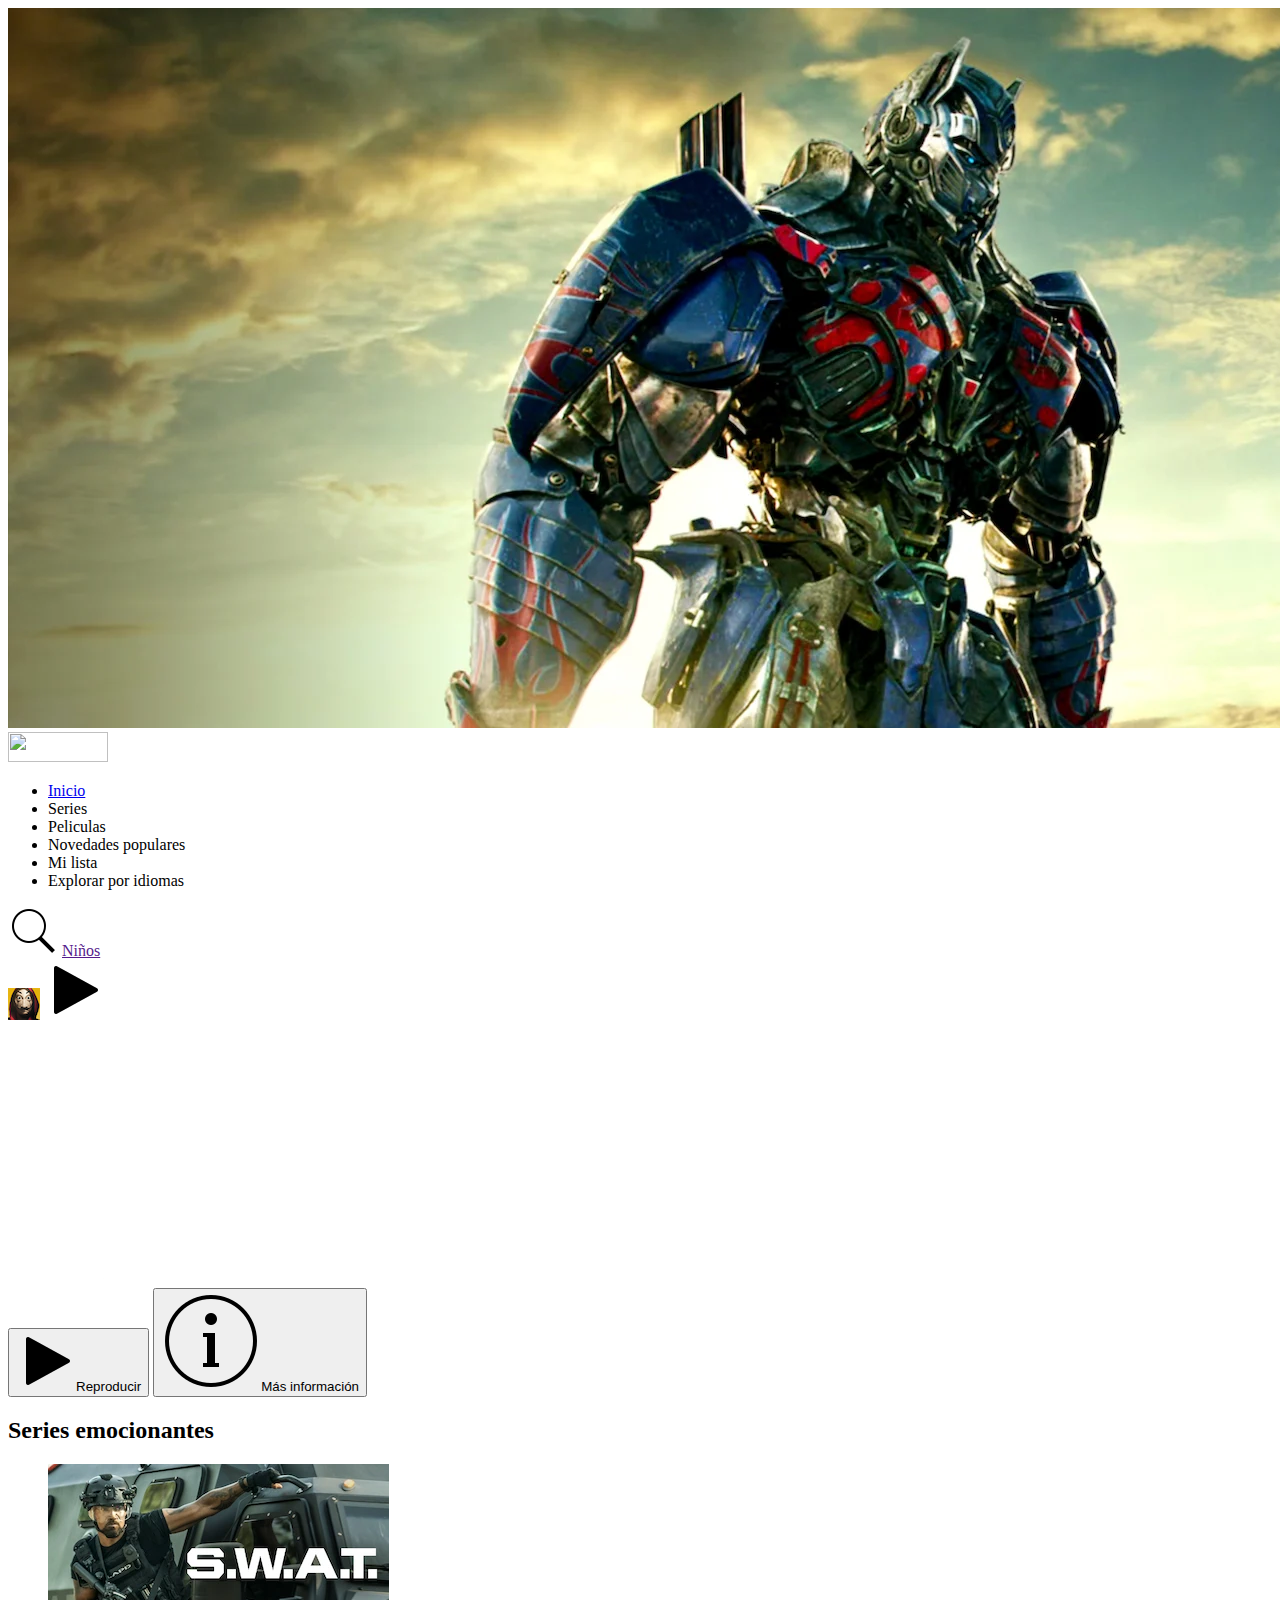
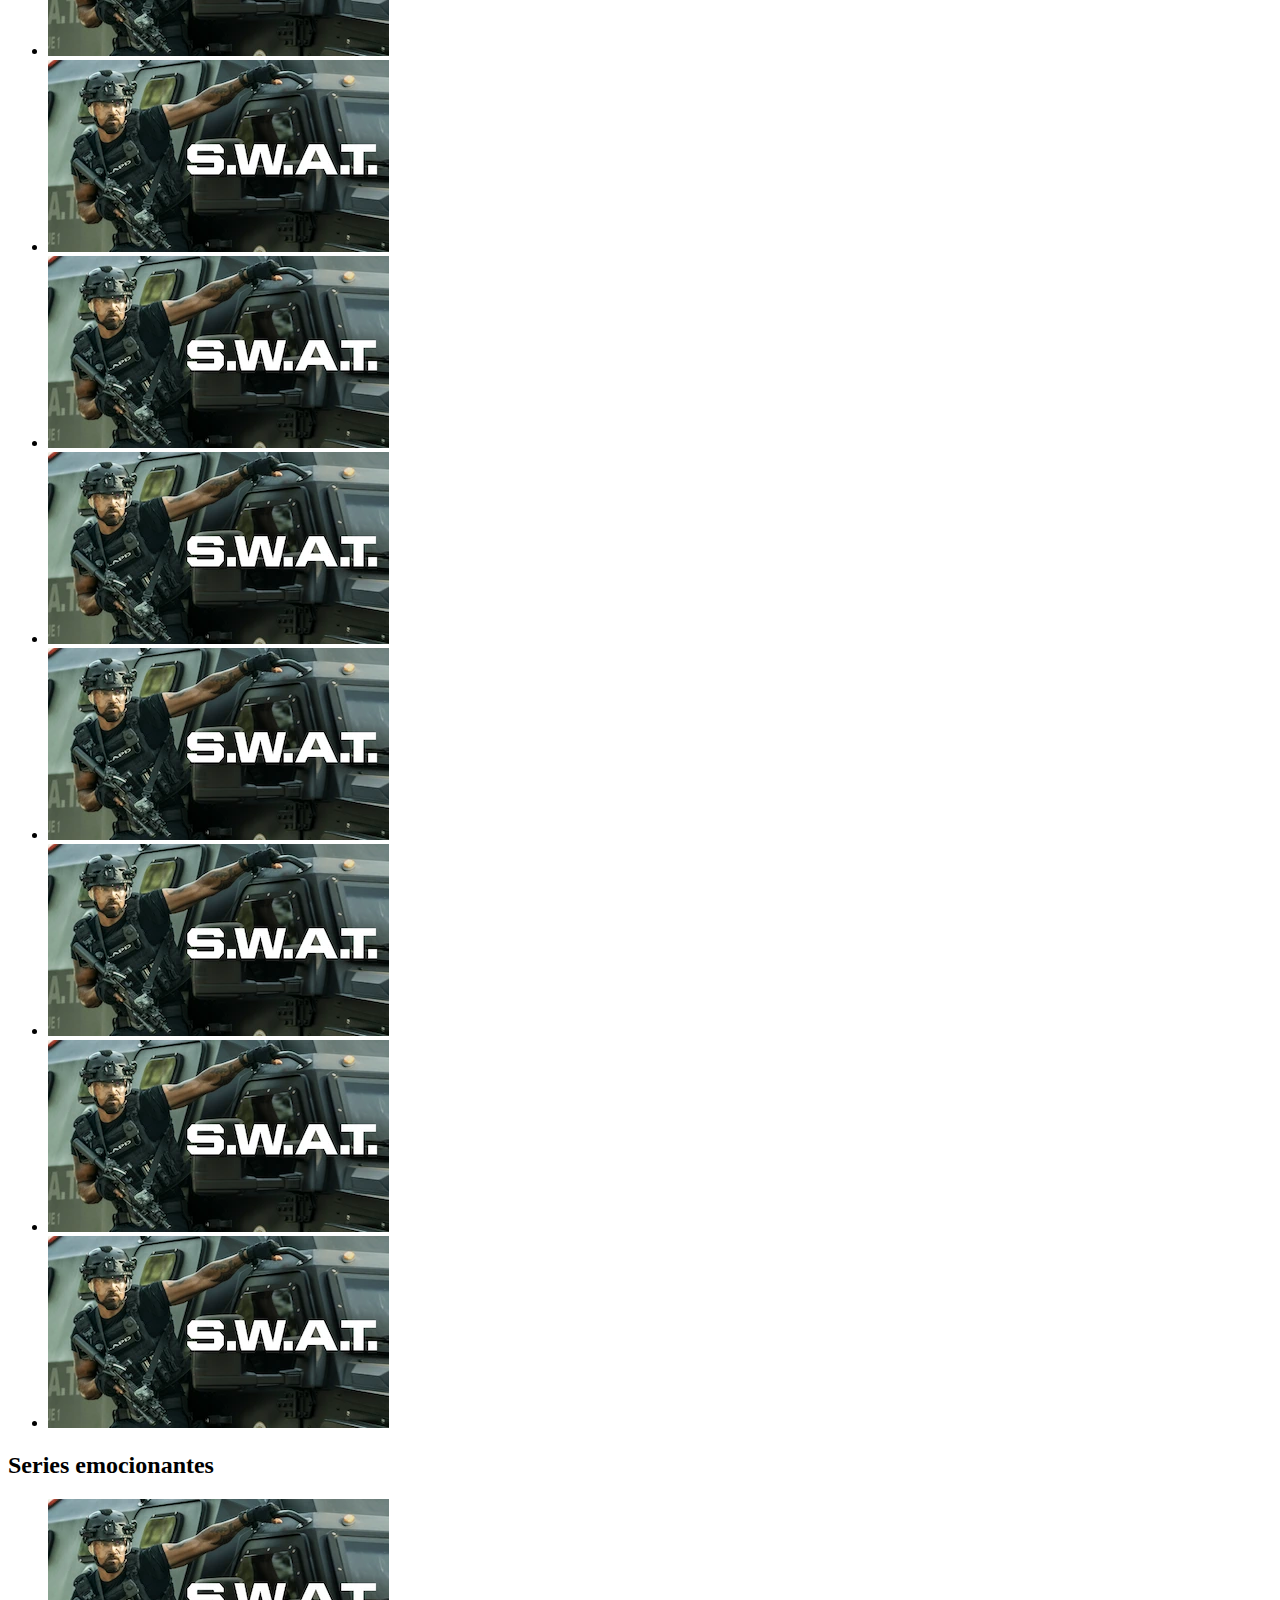
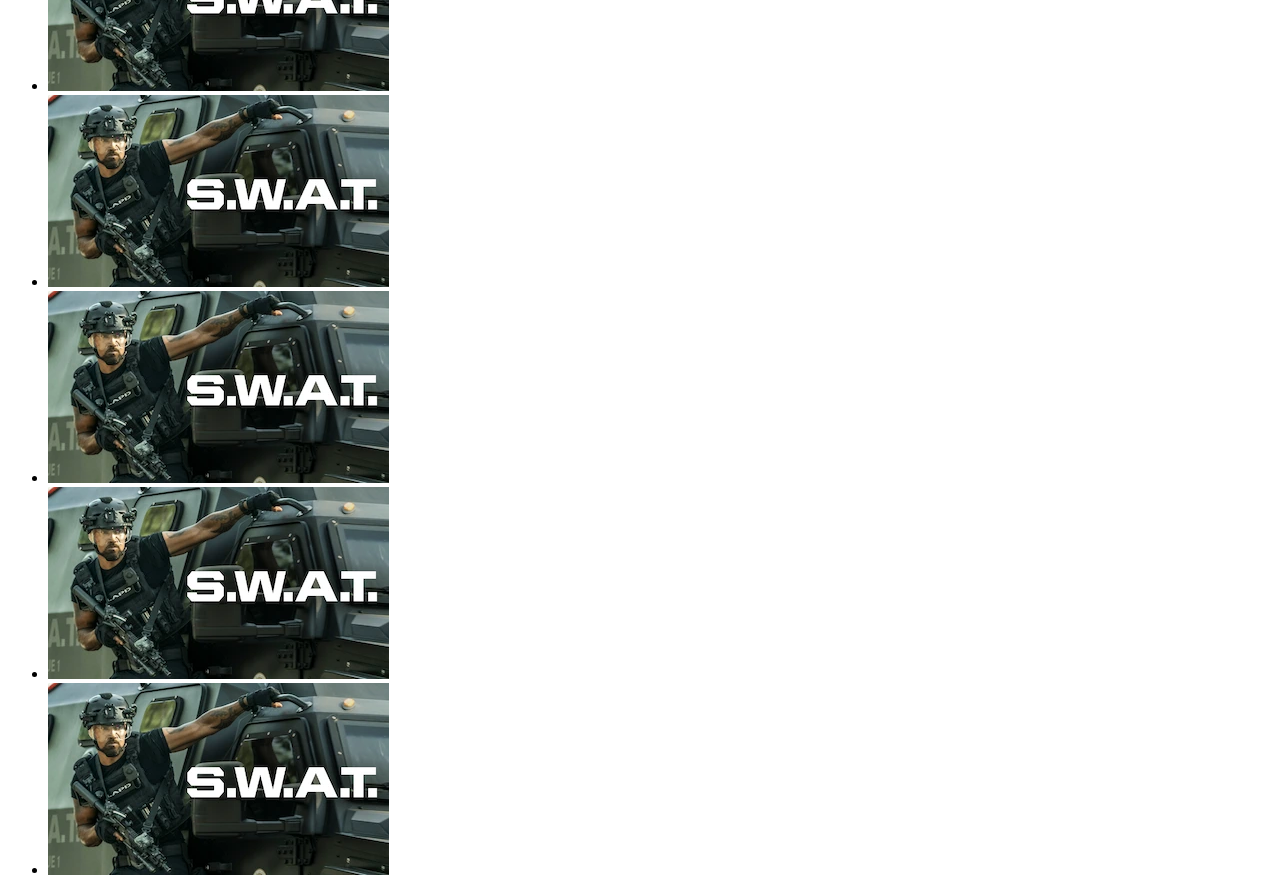
==== Dia5/home.html @ adcb0f98 "Dia5" ====
<!DOCTYPE html>
<html lang="en">
  <head>
    <meta charset="UTF-8" />
    <meta name="viewport" content="width=device-width, initial-scale=1.0" />
    <title>Home</title>
    <link rel="stylesheet" href="home.css" />
  </head>
  <body>
    <img id="background" src="./assets/background.webp" alt="" />
    <header id="nav-bar">
      <img src="./assets/Logonetflix.png" width="100px" height="30px" alt="" />
      <ul class="nav-items">
        <li class="nav-item"><a href="./index.html">Inicio</a></li>
        <li class="nav-item">Series</li>
        <li class="nav-item">Peliculas</li>
        <li class="nav-item">Novedades populares</li>
        <li class="nav-item">Mi lista</li>
        <li class="nav-item">Explorar por idiomas</li>
      </ul>
      <div class="profile-items">
        <img id="lupa" src="./assets/lupaIcon.png" alt="" />
        <a href="">Niños</a>
        <img id="campana" src="./assets/bellIcon.png" alt="" />
        <div class="choose-profile">
          <img id="perfil" src="./assets/perfil.png" alt="" />
          <img id="flecha" src="./assets/playIcon.png" alt="" />
        </div>
      </div>
    </header>
    <div class="movie-card">
      <img id="movie-name" src="./assets/movieName.webp" alt="" />
      <div class="buttons-container">
        <button class="card-button play-button">
          <img src="./assets/playIcon.png" alt="" />Reproducir
        </button>
        <button class="card-button info-button">
          <img src="./assets/infoIcon.png" alt="" />Más información
        </button>
      </div>
    </div>
    <div class="movies-container">
      <div class="list-movies">
        <h2 class="list-title">Series emocionantes</h2>
        <ul class="movie-list">
          <li class="movie-item">
            <img src="./assets/miniatura.webp" alt="" />
          </li>
          <li class="movie-item">
            <img src="./assets/miniatura.webp" alt="" />
          </li>
          <li class="movie-item">
            <img src="./assets/miniatura.webp" alt="" />
          </li>
          <li class="movie-item">
            <img src="./assets/miniatura.webp" alt="" />
          </li>
          <li class="movie-item">
            <img src="./assets/miniatura.webp" alt="" />
          </li>
          <li class="movie-item">
            <img src="./assets/miniatura.webp" alt="" />
          </li>
          <li class="movie-item">
            <img src="./assets/miniatura.webp" alt="" />
          </li>
          <li class="movie-item">
            <img src="./assets/miniatura.webp" alt="" />
          </li>
        </ul>
      </div>
      <div class="list-movies">
        <h2 class="list-title">Series emocionantes</h2>
        <ul class="movie-list">
          <li class="movie-item">
            <img src="./assets/miniatura.webp" alt="" />
          </li>
          <li class="movie-item">
            <img src="./assets/miniatura.webp" alt="" />
          </li>
          <li class="movie-item">
            <img src="./assets/miniatura.webp" alt="" />
          </li>
          <li class="movie-item">
            <img src="./assets/miniatura.webp" alt="" />
          </li>
          <li class="movie-item">
            <img src="./assets/miniatura.webp" alt="" />
          </li>
        </ul>
      </div>
    </div>
  </body>
</html>
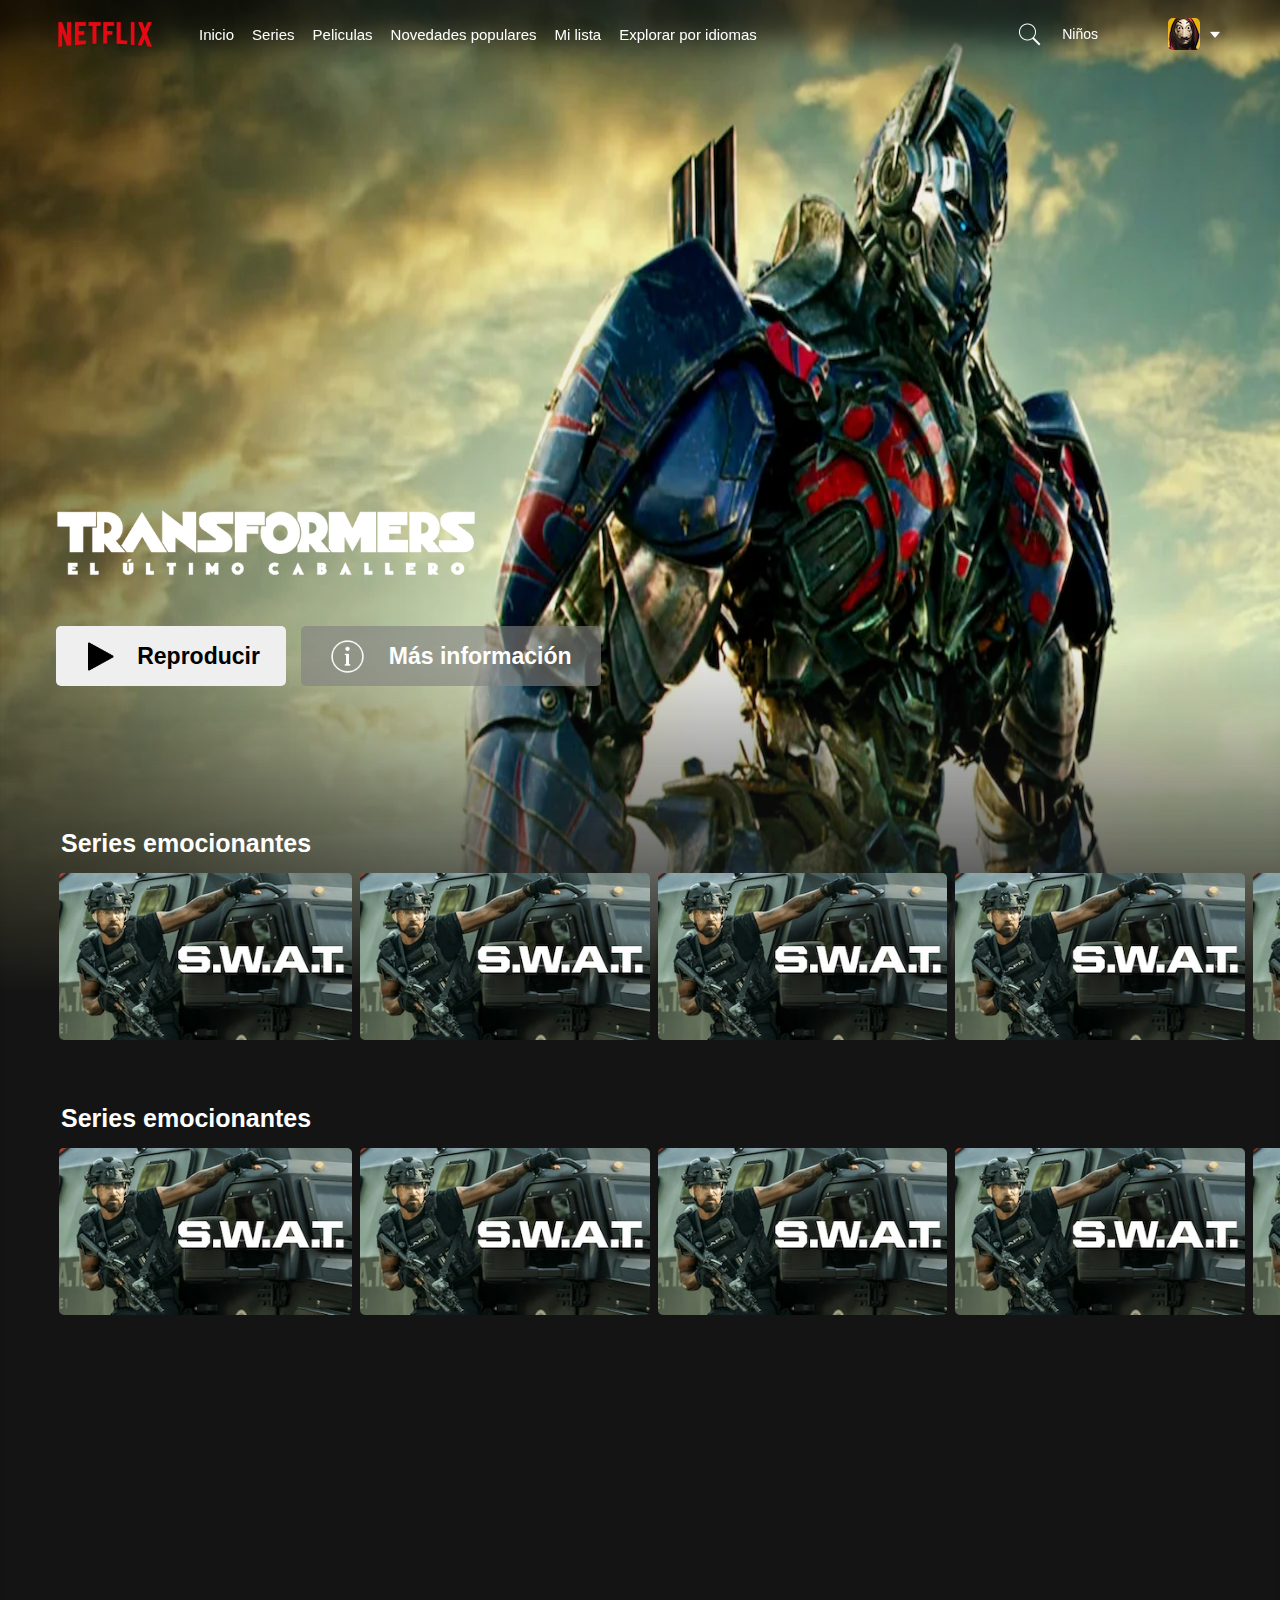
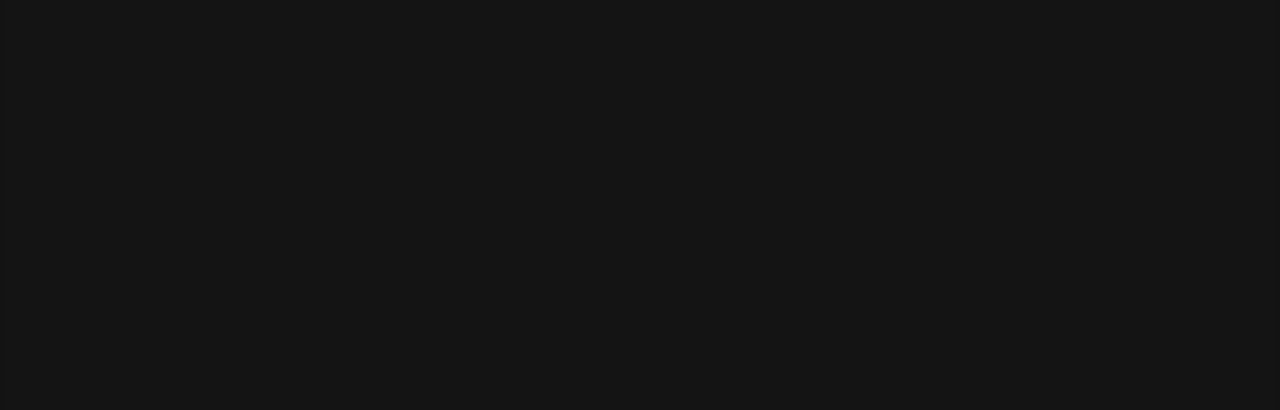
==== commit 98e804bb: "Dia5" ====
--- a/Dia5/home.html
+++ b/Dia5/home.html
@@ -91,4 +91,4 @@
       </div>
     </div>
   </body>
-</html>+</html>
--- a/Dia5/home.css
+++ b/Dia5/home.css
@@ -0,0 +1,177 @@
+body {
+    font-family: "Poetsen One", sans-serif;
+    margin: 0;
+    padding: 0;
+    height: 2000px;
+    background-color: #141414;
+    background-repeat: no-repeat;
+    box-shadow: inset 0px 70px 30px -30px#000000a2;
+    display: flex;
+    flex-direction: column;
+    padding-top: 10px;
+    padding-left: 56px;
+    position: relative;
+    overflow-x: hidden;
+    #background {
+        width: 100%;
+        height: 1070px;
+        position: absolute;
+        filter: brightness(95%);
+        z-index: -1;
+        mask-image: linear-gradient(to bottom, black 60%, transparent 93%);
+        top: 0;
+        left: 0;
+    }
+    #nav-bar {
+        display: flex;
+        column-gap: 44px;
+        align-items: center;
+        position: fixed;
+        /* background-color: rgb(20, 20, 20); */
+        width: 100%;
+        height: 68px;
+        padding-left: 55px;
+        box-sizing: border-box;
+        z-index: 100;
+        top: 0;
+        left: 0;
+        .nav-items {
+            padding: 0;
+            display: flex;
+            list-style: none;
+            column-gap: 18px;
+            .nav-item {
+                color: white;
+                font-size: 15px;
+                a {
+                    text-decoration: none;
+                    color: white;
+                }
+            }
+        }
+        .profile-items {
+            position: absolute;
+            right: 0;
+            margin-right: 60px;
+            display: flex;
+            align-items: center;
+            column-gap: 20px;
+            a {
+                text-decoration: none;
+                color: white;
+                font-size: 14px;
+            }
+            img:not(#perfil) {
+                width: 30px;
+                filter: invert(1);
+                &:hover {
+                    cursor: pointer;
+                }
+            }
+            #lupa {
+                width: 25px !important;   
+            }
+            #perfil {
+                border-radius: 5px;    
+            }
+            .choose-profile{
+                #flecha {
+                    width: 10px !important;
+                    height: 15px !important;
+                    transform: rotateZ(90deg) scale(0.8);
+                    transition: transform 0.4s ease;
+                }
+                display: flex;
+                justify-content: center;
+                align-items: center;
+                column-gap: 10px;
+                &:hover {
+                    cursor: pointer;
+                    #flecha {
+                        transform: rotateZ(270deg) scale(0.8);
+                    }
+                }
+            }
+        }
+    }
+    .movie-card {
+        position: absolute;
+        top: 19.8%;
+        display: flex;
+        flex-direction: column;
+        align-items: start;
+        row-gap: 50px;
+        #movie-name {
+            width: 420px;
+            left: 3.5%;
+        }
+        .buttons-container{
+            display: flex;
+            column-gap: 15px;
+            .card-button {
+                height: 60px;
+                width: 230px;
+                border-radius: 5px;
+                border: none;
+                font-size: 23px;
+                font-weight: bold;
+                display: flex;
+                align-items: center;
+                justify-content: space-evenly;
+                img {
+                    width: 35px;
+                }
+                &:hover {
+                    cursor: pointer;
+                    filter: brightness(90%);
+                }
+            }
+            .info-button {
+                width: 300px;
+                color: white;
+                background-color: rgba(128, 128, 128, 0.623);
+                img {
+                    filter: invert(1);
+                }
+            }
+
+        }
+    }
+    .movies-container {
+        display: flex;
+        flex-direction: column;
+        position: absolute;
+        top: 40.2%;
+        row-gap: 43px;
+        color: white;
+        .list-movies{
+            .list-title{
+                margin-left: 5px;
+                font-size: 25px;
+                margin-bottom: 15px;
+            }
+            .movie-list {
+                padding: 0;
+                display: flex;
+                list-style: none;
+                column-gap: 8px;
+                margin: 0;
+                padding-left: 3px;
+                .movie-item {
+                    width: 289.5px;
+                    height: 167px;
+                    img {
+                        width: 100%;
+                        height: 100%;
+                        object-fit: cover;
+                        object-position: top;
+                        border-radius: 5px;
+                    }
+                    &:nth-child(1) {
+                        width: 293.33px;
+                    }
+                }
+            }
+        }
+    }
+}